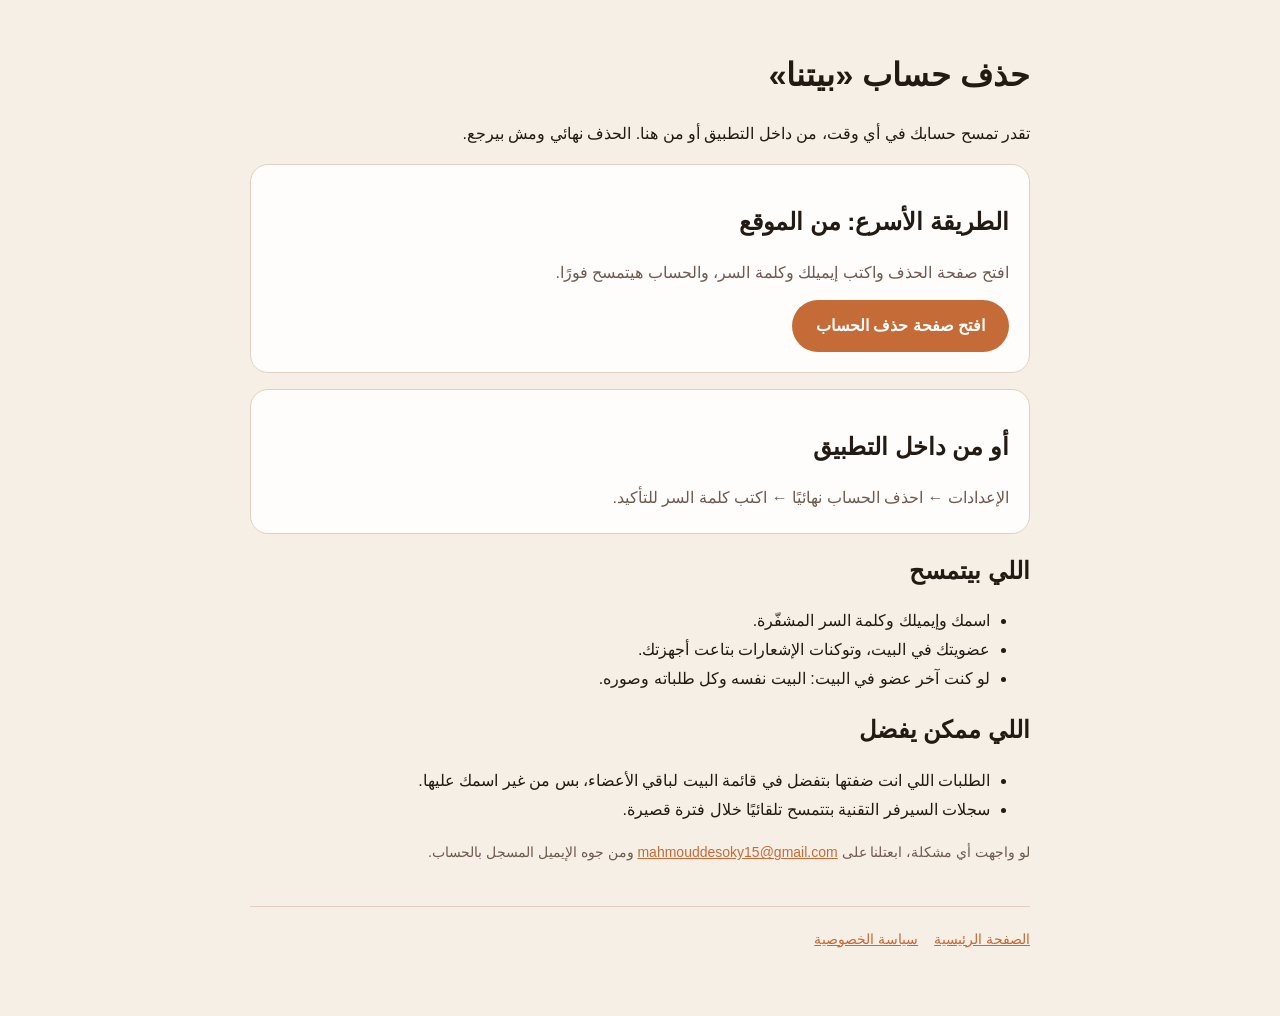
==== delete-account.html @ 7c9c3634 "Update Baytna site" ====
﻿<!doctype html>
<html lang="ar" dir="rtl">
  <head>
    <meta charset="utf-8" />
    <meta name="viewport" content="width=device-width, initial-scale=1" />
    <title>حذف حساب بيتنا</title>
    <link rel="icon" href="icon.png" />
    <link rel="stylesheet" href="site.css" />
  </head>
  <body>
    <main class="page">
      <h1>حذف حساب «بيتنا»</h1>

      <p>
        تقدر تمسح حسابك في أي وقت، من داخل التطبيق أو من هنا. الحذف نهائي ومش بيرجع.
      </p>

      <section class="panel">
        <h2>الطريقة الأسرع: من الموقع</h2>
        <p>افتح صفحة الحذف واكتب إيميلك وكلمة السر، والحساب هيتمسح فورًا.</p>
        <a class="cta" href="https://YOUR-API-DOMAIN/delete-account.html">افتح صفحة حذف الحساب</a>
      </section>

      <section class="panel" style="margin-top: 16px">
        <h2>أو من داخل التطبيق</h2>
        <p>الإعدادات ← احذف الحساب نهائيًا ← اكتب كلمة السر للتأكيد.</p>
      </section>

      <h2>اللي بيتمسح</h2>
      <ul>
        <li>اسمك وإيميلك وكلمة السر المشفّرة.</li>
        <li>عضويتك في البيت، وتوكنات الإشعارات بتاعت أجهزتك.</li>
        <li>لو كنت آخر عضو في البيت: البيت نفسه وكل طلباته وصوره.</li>
      </ul>

      <h2>اللي ممكن يفضل</h2>
      <ul>
        <li>الطلبات اللي انت ضفتها بتفضل في قائمة البيت لباقي الأعضاء، بس من غير اسمك عليها.</li>
        <li>سجلات السيرفر التقنية بتتمسح تلقائيًا خلال فترة قصيرة.</li>
      </ul>

      <p class="muted-note">
        لو واجهت أي مشكلة، ابعتلنا على <a href="mailto:mahmouddesoky15@gmail.com">mahmouddesoky15@gmail.com</a> ومن جوه الإيميل المسجل بالحساب.
      </p>

      <footer>
        <div class="links">
          <a href="index.html">الصفحة الرئيسية</a>
          <a href="privacy.html">سياسة الخصوصية</a>
        </div>
      </footer>
    </main>
  </body>
</html>
---- site.css ----
﻿:root {
  --page: #f6efe6;
  --card: #fffdfc;
  --ink: #231a14;
  --muted: #6e5a4f;
  --primary: #c56b37;
  --border: #e1d0c1;
}

* {
  box-sizing: border-box;
}

body {
  margin: 0;
  background: var(--page);
  color: var(--ink);
  font-family: "Segoe UI", Tahoma, Arial, sans-serif;
  line-height: 1.8;
}

.page {
  margin: 0 auto;
  max-width: 820px;
  padding: 32px 20px 64px;
}

.hero {
  align-items: center;
  display: flex;
  flex-wrap: wrap;
  gap: 24px;
}

.hero img {
  border-radius: 28px;
  height: 108px;
  width: 108px;
}

.hero h1 {
  font-size: 44px;
  margin: 4px 0 8px;
}

.kicker {
  color: var(--primary);
  font-weight: 700;
  margin: 0;
}

.lead {
  color: var(--muted);
  font-size: 18px;
  margin: 0;
}

.cards {
  display: grid;
  gap: 16px;
  grid-template-columns: repeat(auto-fit, minmax(230px, 1fr));
  margin: 32px 0;
}

.card,
.panel {
  background: var(--card);
  border: 1px solid var(--border);
  border-radius: 18px;
  padding: 20px;
}

.card h2 {
  font-size: 19px;
  margin: 0 0 8px;
}

.card p,
.panel p {
  color: var(--muted);
  margin: 0;
}

.links {
  display: flex;
  flex-wrap: wrap;
  gap: 16px;
}

a {
  color: var(--primary);
}

h1,
h2,
h3 {
  line-height: 1.4;
}

.cta {
  background: var(--primary);
  border-radius: 999px;
  color: #fff;
  display: inline-block;
  font-weight: 700;
  margin-top: 12px;
  padding: 12px 24px;
  text-decoration: none;
}

.muted-note {
  color: var(--muted);
  font-size: 14px;
}

footer {
  border-top: 1px solid var(--border);
  color: var(--muted);
  font-size: 14px;
  margin-top: 40px;
  padding-top: 20px;
}
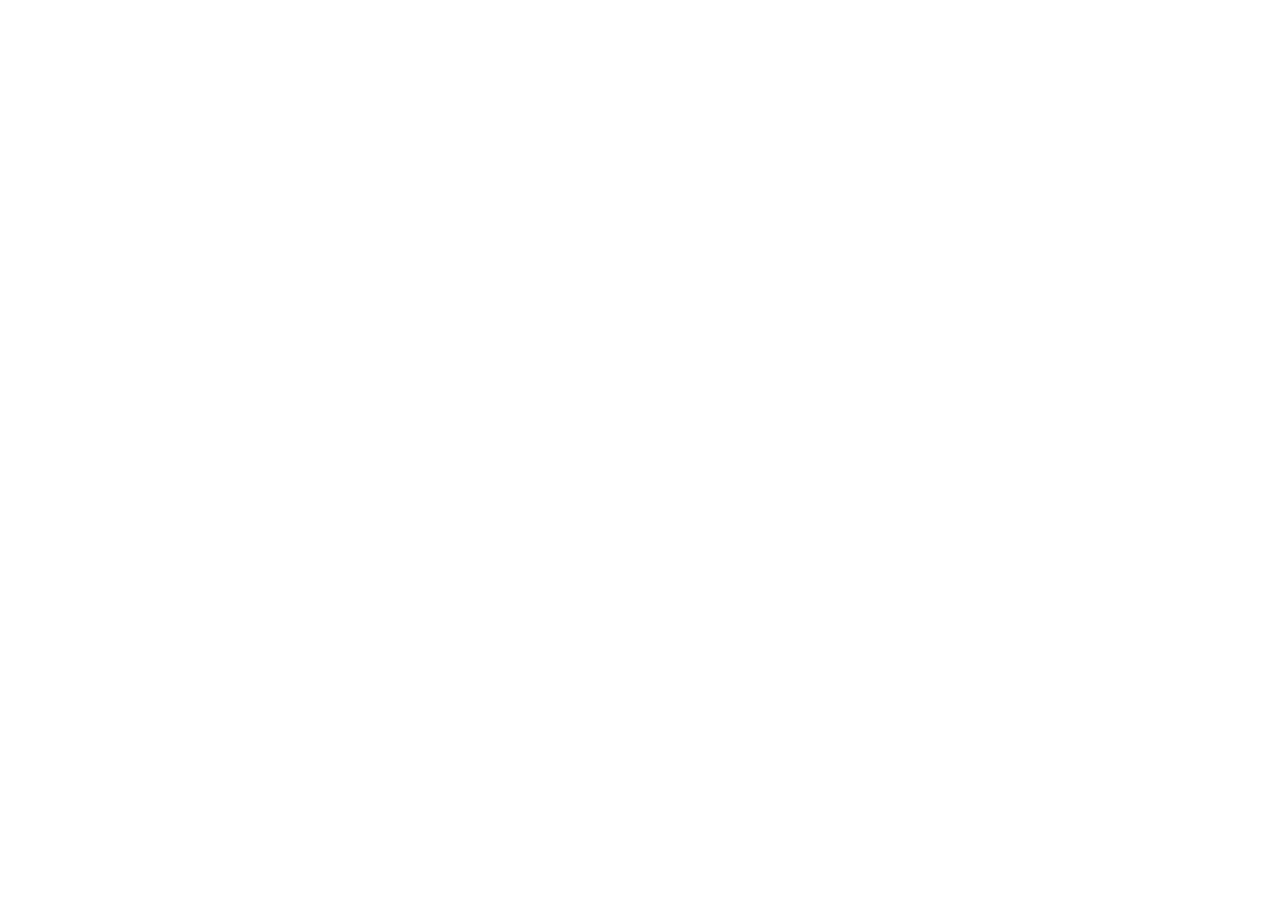
==== commit 8b2eb8f9: "Update Baytna site" ====
--- a/delete-account.html
+++ b/delete-account.html
@@ -3,52 +3,17 @@
   <head>
     <meta charset="utf-8" />
     <meta name="viewport" content="width=device-width, initial-scale=1" />
-    <title>حذف حساب بيتنا</title>
-    <link rel="icon" href="icon.png" />
-    <link rel="stylesheet" href="site.css" />
+    <title>بيتنا اتنقل لعنوان جديد</title>
+    <!-- The site moved to the app's own domain. This page only forwards old links
+         (older app builds, the Play listing until it is updated, search results). -->
+    <link rel="canonical" href="https://baytna.mawadex.com/delete-account.html" />
+    <meta name="robots" content="noindex" />
+    <meta http-equiv="refresh" content="0; url=https://baytna.mawadex.com/delete-account.html" />
   </head>
   <body>
-    <main class="page">
-      <h1>حذف حساب «بيتنا»</h1>
-
-      <p>
-        تقدر تمسح حسابك في أي وقت، من داخل التطبيق أو من هنا. الحذف نهائي ومش بيرجع.
-      </p>
-
-      <section class="panel">
-        <h2>الطريقة الأسرع: من الموقع</h2>
-        <p>افتح صفحة الحذف واكتب إيميلك وكلمة السر، والحساب هيتمسح فورًا.</p>
-        <a class="cta" href="https://YOUR-API-DOMAIN/delete-account.html">افتح صفحة حذف الحساب</a>
-      </section>
-
-      <section class="panel" style="margin-top: 16px">
-        <h2>أو من داخل التطبيق</h2>
-        <p>الإعدادات ← احذف الحساب نهائيًا ← اكتب كلمة السر للتأكيد.</p>
-      </section>
-
-      <h2>اللي بيتمسح</h2>
-      <ul>
-        <li>اسمك وإيميلك وكلمة السر المشفّرة.</li>
-        <li>عضويتك في البيت، وتوكنات الإشعارات بتاعت أجهزتك.</li>
-        <li>لو كنت آخر عضو في البيت: البيت نفسه وكل طلباته وصوره.</li>
-      </ul>
-
-      <h2>اللي ممكن يفضل</h2>
-      <ul>
-        <li>الطلبات اللي انت ضفتها بتفضل في قائمة البيت لباقي الأعضاء، بس من غير اسمك عليها.</li>
-        <li>سجلات السيرفر التقنية بتتمسح تلقائيًا خلال فترة قصيرة.</li>
-      </ul>
-
-      <p class="muted-note">
-        لو واجهت أي مشكلة، ابعتلنا على <a href="mailto:mahmouddesoky15@gmail.com">mahmouddesoky15@gmail.com</a> ومن جوه الإيميل المسجل بالحساب.
-      </p>
-
-      <footer>
-        <div class="links">
-          <a href="index.html">الصفحة الرئيسية</a>
-          <a href="privacy.html">سياسة الخصوصية</a>
-        </div>
-      </footer>
-    </main>
+    <p>الصفحة دي اتنقلت. لو ما اتحوّلتش لوحدها، افتح <a href="https://baytna.mawadex.com/delete-account.html">https://baytna.mawadex.com/delete-account.html</a>.</p>
+    <script>
+      window.location.replace('https://baytna.mawadex.com/delete-account.html');
+    </script>
   </body>
 </html>
